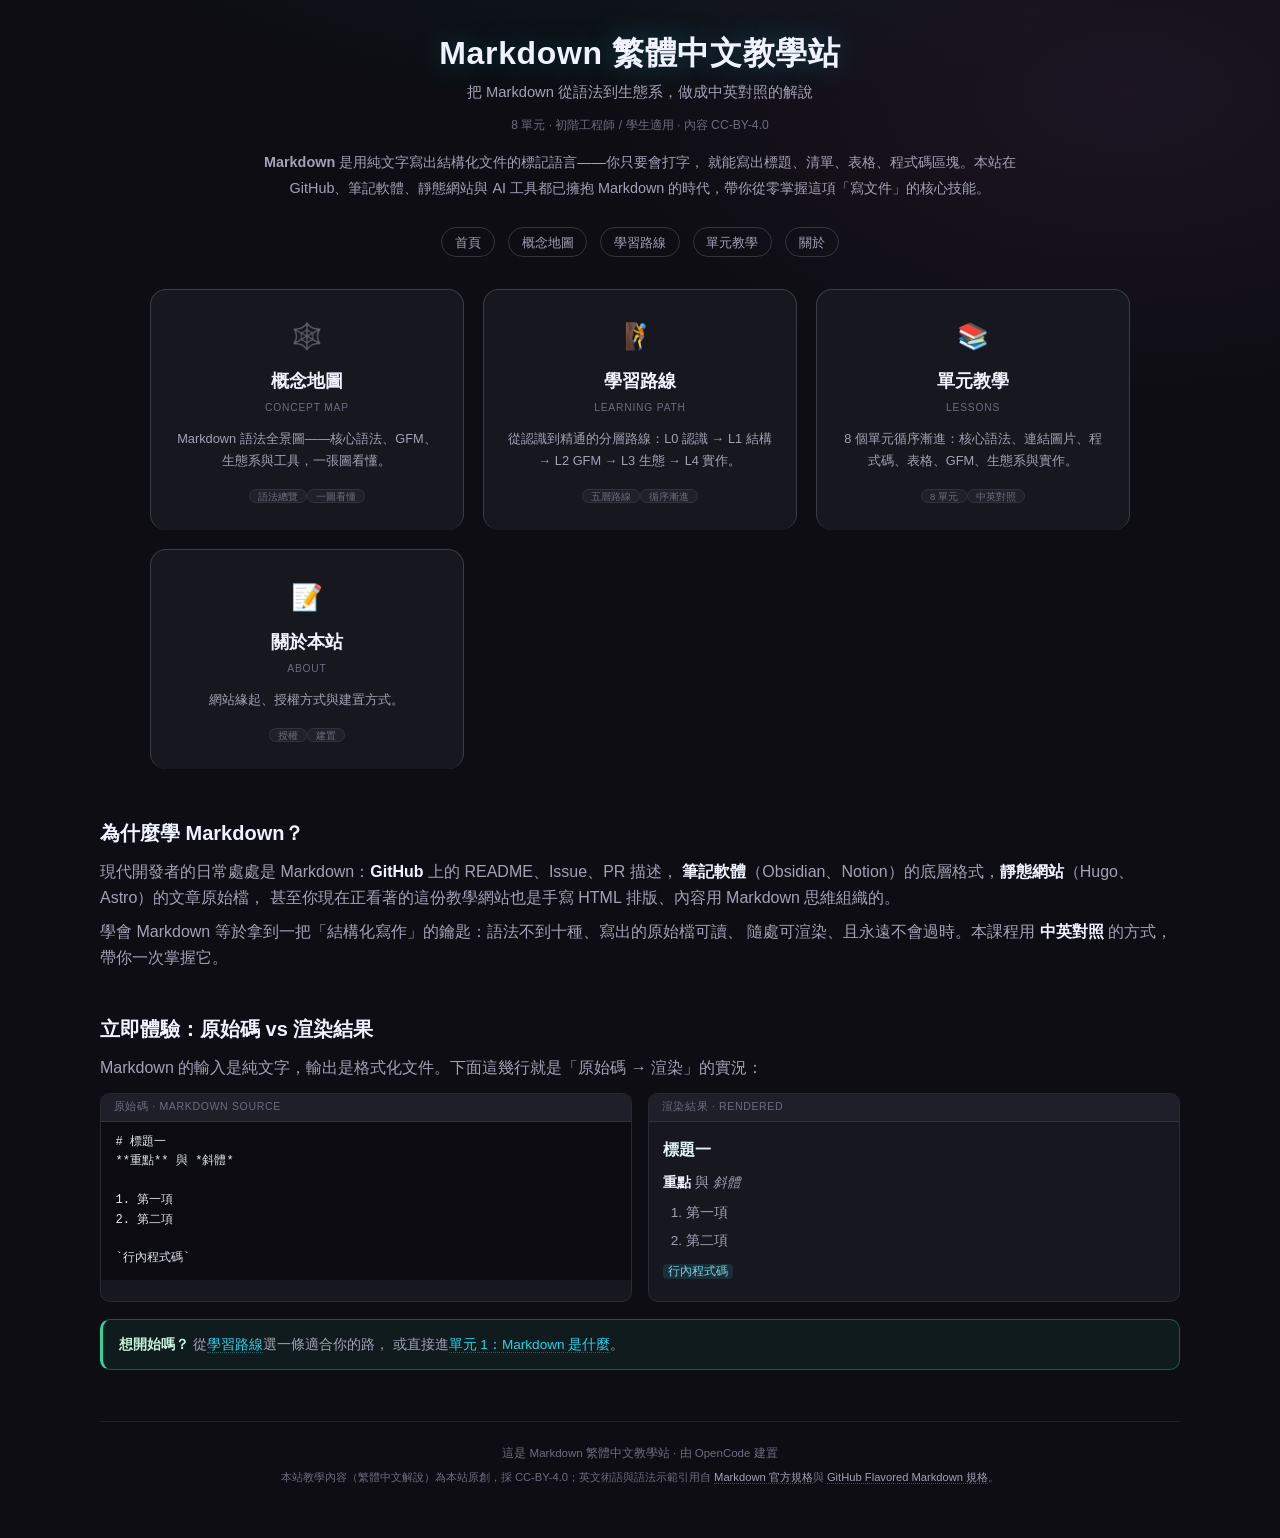
==== index.html @ 3efa645f "Initial site skeleton: core pages, design system, unit 01" ====
<!DOCTYPE html>
<html lang="zh-Hant">
<head>
<meta charset="UTF-8">
<meta name="viewport" content="width=device-width, initial-scale=1.0">
<title>Markdown 繁中教學站 · markdown-tech-zh-tw</title>
<meta name="description" content="把 Markdown 從核心語法到整個生態系做成中英對照的分層教學網站。">
<link rel="icon" type="image/svg+xml" href="assets/favicon.svg">
<link rel="stylesheet" href="assets/site.css">
</head>
<body>
<div class="container">

<header>
  <h1>Markdown 繁體中文教學站</h1>
  <p class="subtitle">把 Markdown 從語法到生態系，做成中英對照的解說</p>
  <p class="badge-line">8 單元 · 初階工程師 / 學生適用 · 內容 CC-BY-4.0</p>
  <p class="tagline">
    <strong>Markdown</strong> 是用純文字寫出結構化文件的標記語言——你只要會打字，
    就能寫出標題、清單、表格、程式碼區塊。本站在 GitHub、筆記軟體、靜態網站與
    AI 工具都已擁抱 Markdown 的時代，帶你從零掌握這項「寫文件」的核心技能。
  </p>
</header>

<nav class="topnav">
  <a href="index.html">首頁</a>
  <a href="map.html">概念地圖</a>
  <a href="learning-path.html">學習路線</a>
  <a href="docs/index.html">單元教學</a>
  <a href="about.html">關於</a>
</nav>

<div class="entry-cards">
  <a class="entry-card" href="map.html">
    <div class="ec-icon">🕸️</div>
    <div class="ec-title">概念地圖</div>
    <div class="ec-en">Concept Map</div>
    <div class="ec-desc">Markdown 語法全景圖——核心語法、GFM、生態系與工具，一張圖看懂。</div>
    <div class="ec-pill"><span class="c-tag">語法總覽</span><span class="c-tag">一圖看懂</span></div>
  </a>
  <a class="entry-card" href="learning-path.html">
    <div class="ec-icon">🧗</div>
    <div class="ec-title">學習路線</div>
    <div class="ec-en">Learning Path</div>
    <div class="ec-desc">從認識到精通的分層路線：L0 認識 → L1 結構 → L2 GFM → L3 生態 → L4 實作。</div>
    <div class="ec-pill"><span class="c-tag">五層路線</span><span class="c-tag">循序漸進</span></div>
  </a>
  <a class="entry-card" href="docs/index.html">
    <div class="ec-icon">📚</div>
    <div class="ec-title">單元教學</div>
    <div class="ec-en">Lessons</div>
    <div class="ec-desc">8 個單元循序漸進：核心語法、連結圖片、程式碼、表格、GFM、生態系與實作。</div>
    <div class="ec-pill"><span class="c-tag">8 單元</span><span class="c-tag">中英對照</span></div>
  </a>
  <a class="entry-card" href="about.html">
    <div class="ec-icon">📝</div>
    <div class="ec-title">關於本站</div>
    <div class="ec-en">About</div>
    <div class="ec-desc">網站緣起、授權方式與建置方式。</div>
    <div class="ec-pill"><span class="c-tag">授權</span><span class="c-tag">建置</span></div>
  </a>
</div>

<div class="guide" style="margin-top:2.6rem;">
  <h2>為什麼學 Markdown？</h2>
  <p>
    現代開發者的日常處處是 Markdown：<strong>GitHub</strong> 上的 README、Issue、PR 描述，
    <strong>筆記軟體</strong>（Obsidian、Notion）的底層格式，<strong>靜態網站</strong>（Hugo、Astro）的文章原始檔，
    甚至你現在正看著的這份教學網站也是手寫 HTML 排版、內容用 Markdown 思維組織的。
  </p>
  <p>
    學會 Markdown 等於拿到一把「結構化寫作」的鑰匙：語法不到十種、寫出的原始檔可讀、
    隨處可渲染、且永遠不會過時。本課程用 <strong>中英對照</strong> 的方式，帶你一次掌握它。
  </p>

  <h2>立即體驗：原始碼 vs 渲染結果</h2>
  <p>Markdown 的輸入是純文字，輸出是格式化文件。下面這幾行就是「原始碼 → 渲染」的實況：</p>

  <div class="demo-grid">
    <div class="demo-block">
      <div class="demo-label">原始碼 · MARKDOWN SOURCE</div>
      <pre># 標題一
**重點** 與 *斜體*

1. 第一項
2. 第二項

`行內程式碼`</pre>
    </div>
    <div class="demo-block">
      <div class="demo-label">渲染結果 · RENDERED</div>
      <div class="demo-render">
        <h3 style="margin:0.2rem 0 0.3rem;">標題一</h3>
        <p><strong>重點</strong> 與 <em>斜體</em></p>
        <ol style="margin:0.2rem 0 0.3rem 1.4rem;">
          <li>第一項</li>
          <li>第二項</li>
        </ol>
        <p><code>行內程式碼</code></p>
      </div>
    </div>
  </div>

  <div class="callout">
    <strong>想開始嗎？</strong> 從<a href="learning-path.html">學習路線</a>選一條適合你的路，
    或直接進<a href="docs/unit-01-markdown-intro.html">單元 1：Markdown 是什麼</a>。
  </div>
</div>

<footer>
  這是 Markdown 繁體中文教學站 · 由 OpenCode 建置<br>
  <span class="footer-license">本站教學內容（繁體中文解說）為本站原創，採 CC-BY-4.0；英文術語與語法示範引用自 <a href="https://daringfireball.net/projects/markdown/" rel="noopener">Markdown 官方規格</a>與 <a href="https://github.github.com/gfm/" rel="noopener">GitHub Flavored Markdown 規格</a>。</span>
</footer>

</div>
</body>
</html>
---- assets/site.css ----
/* markdown-tech-zh-tw 網站樣式 — Markdown 繁中教學站（深色 × 霓虹，承襲 open-code-review-zh-tw / markitdown-zh-tw 設計語言） */

:root {
  --bg: #0d0d13;
  --bg-soft: #12121a;
  --surface: #17171f;
  --surface-2: #1f1f2a;
  --line: rgba(255, 255, 255, 0.08);
  --line-strong: rgba(255, 255, 255, 0.16);
  --text: #eceaf4;
  --text-soft: #a3a1b6;
  --text-muted: #6e6c80;
  --cyan: #22d3ee;
  --fuchsia: #e879f9;
  --amber: #fbbf24;
  --emerald: #34d399;
  --orange: #fb923c;
  --violet: #a78bfa;
  --grad-main: linear-gradient(90deg, #22d3ee, #e879f9);
  --font-zh: "Noto Sans TC", "PingFang TC", "Microsoft JhengHei", sans-serif;
  --font-display: "Space Grotesk", "Noto Sans TC", sans-serif;
  --font-mono: "JetBrains Mono", ui-monospace, SFMono-Regular, Consolas, monospace;
}

* { margin: 0; padding: 0; box-sizing: border-box; }
html { scroll-behavior: smooth; }

body {
  background:
    radial-gradient(1100px 560px at 50% -220px, rgba(34, 211, 238, 0.09), transparent 60%),
    radial-gradient(900px 520px at 88% 6%, rgba(232, 121, 249, 0.07), transparent 60%),
    var(--bg);
  color: var(--text);
  font-family: var(--font-zh);
  font-size: 16px;
  line-height: 1.65;
  -webkit-font-smoothing: antialiased;
  -moz-osx-font-smoothing: grayscale;
  padding: 2.2rem 1rem 3rem;
}

.container { max-width: 1080px; margin: 0 auto; }

a { color: var(--cyan); text-decoration: none; border-bottom: 1px dotted rgba(34, 211, 238, 0.4); }
a:hover { color: #7be7fb; border-bottom-color: var(--cyan); }
a.entry-card, a.card, a.case-card, a.cm-node, a.about-card, a.next-prev { border-bottom: none; }
a.entry-card:hover, a.card:hover, a.case-card:hover, a.cm-node:hover { border-bottom: none; }

::selection { background: rgba(34, 211, 238, 0.28); }

/* ---------- Header ---------- */
header { text-align: center; margin-bottom: 1.6rem; }
h1 {
  font-family: var(--font-display);
  font-size: 2rem;
  font-weight: 700;
  letter-spacing: 0.02em;
  line-height: 1.15;
  color: #f0f2ff;
  text-shadow: 0 0 30px rgba(34, 211, 238, 0.25);
}
.subtitle { font-size: 0.92rem; color: var(--text-soft); margin-top: 0.5rem; }
.badge-line { margin-top: 0.7rem; font-size: 0.76rem; color: var(--text-muted); }
.tagline {
  max-width: 760px;
  margin: 0.9rem auto 0;
  font-size: 0.9rem;
  color: var(--text-soft);
  line-height: 1.8;
}

/* ---------- Nav ---------- */
.topnav {
  display: flex;
  flex-wrap: wrap;
  justify-content: center;
  gap: 0.4rem 0.8rem;
  margin: 0.4rem 0 2rem;
  font-size: 0.8rem;
}
.topnav a {
  color: var(--text-soft);
  border: 1px solid var(--line-strong);
  border-radius: 999px;
  padding: 0.2rem 0.8rem;
  border-bottom: 1px solid var(--line-strong);
  transition: color 0.14s, border-color 0.14s;
}
.topnav a:hover { color: var(--cyan); border-color: var(--cyan); }

/* ---------- Back link ---------- */
.back-link { margin-bottom: 1.2rem; font-size: 0.85rem; }
.back-link a { border-bottom: none; margin-right: 0.9rem; color: var(--text-soft); }
.back-link a:hover { color: var(--cyan); }

/* ---------- Entry cards (index) ---------- */
.entry-cards { display: grid; grid-template-columns: repeat(auto-fit, minmax(250px, 1fr)); gap: 1.2rem; max-width: 980px; margin: 0 auto; }
.entry-card {
  position: relative;
  overflow: hidden;
  display: flex;
  flex-direction: column;
  background: var(--surface);
  border: 1px solid var(--line-strong);
  border-radius: 16px;
  padding: 1.6rem 1.4rem 1.4rem;
  text-decoration: none;
  color: var(--text);
  transition: transform 0.15s, box-shadow 0.15s, border-color 0.15s;
  text-align: center;
}
.entry-card::before {
  content: "";
  position: absolute;
  top: 0;
  left: 0;
  right: 0;
  height: 3px;
  background: var(--grad-main);
  opacity: 0;
  transition: opacity 0.15s;
}
.entry-card:hover { transform: translateY(-4px); border-color: var(--cyan); box-shadow: 0 14px 44px rgba(34, 211, 238, 0.14); }
.entry-card:hover::before { opacity: 1; }
.entry-card .ec-icon { font-size: 1.6rem; margin-bottom: 0.55rem; }
.entry-card .ec-title { font-family: var(--font-display); font-size: 1.15rem; font-weight: 700; color: #f0f2ff; }
.entry-card .ec-en { font-size: 0.64rem; color: var(--text-muted); margin-top: 0.22rem; letter-spacing: 0.08em; text-transform: uppercase; }
.entry-card .ec-desc { font-size: 0.8rem; color: var(--text-soft); margin-top: 0.7rem; line-height: 1.7; }
.entry-card .ec-pill { margin-top: 0.6rem; }
.entry-card .ec-pill .c-tag { font-size: 0.6rem; background: rgba(255,255,255,0.04); border: 1px solid var(--line); color: var(--text-muted); border-radius: 999px; padding: 0.05rem 0.5rem; }

/* ---------- Guide / doc pages ---------- */
.guide h2 { color: #f0f2ff; font-family: var(--font-display); font-size: 1.25rem; margin: 2.2rem 0 0.55rem; padding-top: 0.4rem; }
.guide h3 { color: #e6f7fb; font-family: var(--font-display); font-size: 1.02rem; margin: 1.5rem 0 0.4rem; }
.guide h4 { color: #e6f7fb; font-family: var(--font-display); font-size: 0.92rem; margin: 1.1rem 0 0.3rem; }
.guide p { margin: 0.45rem 0; color: var(--text-soft); }
.guide ul, .guide ol { margin: 0.35rem 0 0.5rem 1.4rem; color: var(--text-soft); }
.guide li { margin: 0.28rem 0; }
.guide strong { color: #f0f2ff; }
.guide .hint { font-size: 0.74rem; color: var(--text-muted); }
.guide a { color: var(--cyan); }

.guide pre {
  background: #0b0b11;
  border: 1px solid var(--line);
  border-radius: 8px;
  padding: 0.8rem 1rem;
  margin: 0.55rem 0;
  overflow-x: auto;
  font-family: var(--font-mono);
  font-size: 0.8rem;
  line-height: 1.6;
  color: #e2e8f0;
}
.guide :not(pre) > code {
  background: rgba(34, 211, 238, 0.12);
  color: #7dd3e0;
  padding: 0.06rem 0.34rem;
  border-radius: 4px;
  font-family: var(--font-mono);
  font-size: 0.85em;
}
.guide blockquote {
  border-left: 3px solid var(--amber);
  padding-left: 0.9rem;
  margin: 0.55rem 0;
  color: var(--text-soft);
  font-size: 0.86rem;
  opacity: 0.9;
}
.guide table { border-collapse: collapse; width: 100%; margin: 0.6rem 0; font-size: 0.83rem; }
.guide th { background: var(--surface-2); color: #f0f2ff; }
.guide th, .guide td { border: 1px solid var(--line-strong); padding: 0.4rem 0.65rem; text-align: left; vertical-align: top; }
.guide hr { border: none; border-top: 1px solid var(--line-strong); margin: 1rem 0; }

/* ---------- Callouts ---------- */
.callout {
  border: 1px solid rgba(52, 211, 153, 0.35);
  border-left: 3px solid var(--emerald);
  background: rgba(52, 211, 153, 0.07);
  border-radius: 10px;
  padding: 0.8rem 1rem;
  margin: 1.1rem 0;
  font-size: 0.85rem;
  color: var(--text-soft);
  line-height: 1.7;
}
.callout strong { color: #c8f5df; }
.callout.warn { border-color: rgba(251, 191, 36, 0.35); border-left-color: var(--amber); background: rgba(251, 191, 36, 0.06); }
.callout.warn strong { color: #fdeab9; }
.callout.info { border-color: rgba(34, 211, 238, 0.35); border-left-color: var(--cyan); background: rgba(34, 211, 238, 0.06); }
.callout.info strong { color: #a5f3fc; }

/* ---------- 學習成果 ---------- */
.outcome {
  border: 1px solid rgba(167, 139, 250, 0.35);
  border-left: 3px solid var(--violet);
  background: rgba(167, 139, 250, 0.06);
  border-radius: 10px;
  padding: 0.8rem 1rem;
  margin: 1.2rem 0;
  font-size: 0.85rem;
  color: var(--text-soft);
  line-height: 1.75;
}
.outcome strong { color: #ddd3ff; }
.outcome ul { margin: 0.3rem 0 0 1.3rem; }

/* ---------- Bilingual pairs ---------- */
.pair { display: grid; grid-template-columns: 1fr 1fr; gap: 0; margin: 0.6rem 0; }
.col-en { padding-right: 1.8rem; border-right: 1px solid var(--line); font-size: 0.9rem; color: #cfcdda; }
.col-zh { padding-left: 1.8rem; line-height: 1.85; }
.col-en h1, .col-zh h1, .col-en h2, .col-zh h2, .col-en h3, .col-zh h3, .col-en h4, .col-zh h4 { margin: 0.55rem 0 0.3rem; color: #f0f2ff; line-height: 1.3; font-family: var(--font-display); }
.col-en h1, .col-zh h1 { font-size: 1.3rem; margin: 0.4rem 0 0.3rem; }
.col-en h2, .col-zh h2 { font-size: 1.12rem; }
.col-en h3, .col-zh h3 { font-size: 0.98rem; }
.col-en p, .col-zh p { margin: 0.35rem 0; }
.col-en ul, .col-zh ul, .col-en ol, .col-zh ol { margin: 0.3rem 0 0.3rem 1.3rem; }
.col-en li, .col-zh li { margin: 0.15rem 0; }
.col-en blockquote, .col-zh blockquote { border-left: 3px solid var(--cyan); padding-left: 0.9rem; margin: 0.4rem 0; color: var(--text-soft); font-style: italic; opacity: 0.85; }
.col-en pre, .col-zh pre { background: #0b0b11; border: 1px solid var(--line); border-radius: 8px; padding: 0.7rem 0.95rem; margin: 0.5rem 0; overflow-x: auto; font-family: var(--font-mono); font-size: 0.78rem; line-height: 1.55; color: #e2e8f0; }
.col-en :not(pre) > code, .col-zh :not(pre) > code { background: rgba(34, 211, 238, 0.12); color: #7dd3e0; padding: 0.08rem 0.3rem; border-radius: 4px; font-family: var(--font-mono); font-size: 0.86em; }
.col-en table, .col-zh table { border-collapse: collapse; margin: 0.4rem 0; font-size: 0.82rem; width: 100%; }
.col-en th, .col-zh th { background: var(--surface-2); color: #f0f2ff; }
.col-en th, .col-en td, .col-zh th, .col-zh td { border: 1px solid var(--line-strong); padding: 0.3rem 0.55rem; text-align: left; vertical-align: top; }

/* ---------- 語法示範：來源 / 渲染 對照 ---------- */
.demo-grid { display: grid; grid-template-columns: 1fr 1fr; gap: 1rem; margin: 0.7rem 0; }
.demo-block { border: 1px solid var(--line); border-radius: 10px; overflow: hidden; background: var(--surface); }
.demo-block > .demo-label { font-size: 0.66rem; color: var(--text-muted); padding: 0.3rem 0.8rem; border-bottom: 1px solid var(--line); background: var(--surface-2); letter-spacing: 0.06em; }
.demo-block > pre { background: #0b0b11; border: none; border-radius: 0; margin: 0; padding: 0.7rem 0.9rem; font-size: 0.76rem; }
.demo-block > .demo-render { padding: 0.7rem 0.9rem; font-size: 0.85rem; color: var(--text); line-height: 1.7; }
.demo-block > .demo-render code { background: rgba(34, 211, 238, 0.12); color: #7dd3e0; padding: 0.06rem 0.3rem; border-radius: 4px; font-family: var(--font-mono); font-size: 0.85em; }
.demo-block > .demo-render table { border-collapse: collapse; font-size: 0.78rem; }
.demo-block > .demo-render th, .demo-block > .demo-render td { border: 1px solid var(--line-strong); padding: 0.25rem 0.5rem; }
.demo-block > .demo-render th { background: var(--surface-2); }

/* ---------- English原文摺疊 ---------- */
details.en-toggle { margin: 0.7rem 0; border: 1px solid var(--line); border-radius: 8px; background: var(--surface); }
details.en-toggle > summary { cursor: pointer; padding: 0.5rem 0.9rem; color: var(--text-soft); font-size: 0.78rem; list-style: none; }
details.en-toggle > summary::before { content: "▸ "; color: var(--cyan); }
details.en-toggle[open] > summary::before { content: "▾ "; }
details.en-toggle > summary:hover { color: var(--cyan); }
details.en-toggle > div { padding: 0 0.9rem 0.9rem; }

/* ---------- 概念地圖（map.html） ---------- */
.concept-map { display: flex; flex-direction: column; align-items: center; gap: 1.4rem; margin: 1.6rem 0; }
.cm-row { display: flex; flex-wrap: wrap; justify-content: center; gap: 0.7rem; }
.cm-node {
  display: inline-flex;
  flex-direction: column;
  align-items: center;
  background: var(--surface-2);
  border: 1px solid var(--line-strong);
  border-left: 3px solid var(--cyan);
  border-radius: 12px;
  padding: 0.55rem 0.9rem;
  text-decoration: none;
  color: var(--text);
  transition: transform 0.14s, box-shadow 0.14s, border-color 0.14s;
  text-align: center;
  min-width: 120px;
}
.cm-node:hover { transform: translateY(-3px); border-color: var(--cyan); box-shadow: 0 6px 24px rgba(34, 211, 238, 0.18); }
.cm-node .label { font-family: var(--font-display); font-size: 0.85rem; font-weight: 600; color: #e6f7fb; }
.cm-node .tag { font-size: 0.7rem; color: var(--text-soft); margin-top: 0.2rem; line-height: 1.5; max-width: 240px; }
.cm-node .pill { font-size: 0.56rem; color: var(--text-muted); border: 1px solid var(--line); border-radius: 999px; padding: 0.04rem 0.5rem; margin-top: 0.3rem; }
.cm-node.on-ramp { border-left-color: var(--amber); }
.cm-node.on-ramp .label { color: #fdeab9; }
.cm-node.service { border-left-color: var(--emerald); }
.cm-node.service .label { color: #b8f0d8; }
.cm-node.standalone { border-left-color: var(--violet); }
.cm-node.standalone .label { color: #ddd3ff; }
.cm-node.meta { border-left-color: var(--fuchsia); }
.cm-node.meta .label { color: #f7d5fb; }
.cm-arrow { font-size: 1.1rem; color: var(--text-muted); }
.cm-caption { font-size: 0.72rem; color: var(--text-muted); text-align: center; }

/* ---------- 學習路線 ---------- */
.level { position: relative; padding-left: 32px; margin-bottom: 2.2rem; }
.level::before { content: ""; position: absolute; left: 9px; top: 10px; bottom: 10px; width: 2px; background: linear-gradient(180deg, var(--lv, var(--cyan)), transparent); opacity: 0.6; }
.level::after { content: ""; position: absolute; left: 1px; top: 8px; width: 18px; height: 18px; border-radius: 50%; background: var(--lv, var(--cyan)); box-shadow: 0 0 16px var(--lv, var(--cyan)); border: 4px solid var(--bg); }
.lv-emerald { --lv: #34d399; }
.lv-cyan { --lv: #22d3ee; }
.lv-amber { --lv: #fbbf24; }
.lv-fuchsia { --lv: #e879f9; }
.lv-violet { --lv: #a78bfa; }
.level-head { display: flex; align-items: baseline; gap: 0.8rem; flex-wrap: wrap; margin-bottom: 1rem; }
.level-badge { color: var(--lv, var(--cyan)); border: 1px solid var(--lv, var(--cyan)); background: rgba(255,255,255,0.03); border-radius: 6px; font-family: var(--font-display); font-size: 0.72rem; font-weight: 600; padding: 0.1rem 0.6rem; letter-spacing: 0.06em; white-space: nowrap; }
.level-title { font-family: var(--font-display); font-size: 1.1rem; color: #f0f2ff; font-weight: 600; }
.level-sub { font-size: 0.78rem; color: var(--text-soft); }
.card-grid { display: grid; grid-template-columns: repeat(auto-fill, minmax(280px, 1fr)); gap: 0.9rem; }
.card { background: var(--surface); border: 1px solid var(--line-strong); border-left: 3px solid var(--lv, var(--cyan)); border-radius: 14px; padding: 0.85rem 1rem; display: flex; flex-direction: column; text-decoration: none; color: var(--text); transition: transform 0.14s, box-shadow 0.14s, border-color 0.14s; }
.card:hover { transform: translateY(-3px); border-color: var(--lv, var(--cyan)); box-shadow: 0 8px 28px rgba(34, 211, 238, 0.14); }
.card .c-name { font-family: var(--font-display); font-size: 0.92rem; font-weight: 600; color: #e6f7fb; }
.card .c-zh { font-size: 0.78rem; color: var(--text-soft); margin-top: 0.35rem; line-height: 1.55; }
.card .c-tags { margin-top: 0.5rem; display: flex; gap: 0.35rem; flex-wrap: wrap; }
.card .c-tag { font-size: 0.6rem; background: rgba(255,255,255,0.04); border: 1px solid var(--line); color: var(--text-muted); border-radius: 999px; padding: 0.06rem 0.5rem; }

/* ---------- 單元導覽（prev / next） ---------- */
.next-prev { display: grid; grid-template-columns: 1fr 1fr; gap: 1rem; margin: 2.4rem 0 0.4rem; }
.next-prev a {
  background: var(--surface);
  border: 1px solid var(--line-strong);
  border-left: 3px solid var(--cyan);
  border-radius: 12px;
  padding: 0.75rem 1rem;
  text-decoration: none;
  color: var(--text);
  transition: transform 0.14s, box-shadow 0.14s;
}
.next-prev a:hover { transform: translateY(-2px); border-color: var(--cyan); box-shadow: 0 8px 24px rgba(34, 211, 238, 0.14); }
.next-prev a .np-label { font-size: 0.64rem; color: var(--text-muted); text-transform: uppercase; letter-spacing: 0.08em; }
.next-prev a .np-name { font-family: var(--font-display); font-size: 0.9rem; color: #e6f7fb; margin-top: 0.2rem; }
.next-prev a.np-next { text-align: right; border-left: none; border-right: 3px solid var(--fuchsia); }
.next-prev a.np-next:hover { border-color: var(--fuchsia); box-shadow: 0 8px 24px rgba(232, 121, 249, 0.16); }

/* ---------- 檔案清單 ---------- */
.file-tree { font-family: var(--font-mono); font-size: 0.78rem; background: #0b0b11; border: 1px solid var(--line); border-radius: 8px; padding: 0.8rem 1rem; margin: 0.6rem 0; overflow-x: auto; line-height: 1.7; color: #a3a1b6; white-space: pre; }
.file-tree .dir { color: var(--fuchsia); }
.file-tree .f { color: #e2e8f0; }

/* ---------- 授權宣告 ---------- */
.license-box { border: 1px solid var(--line-strong); border-left: 3px solid var(--amber); border-radius: 10px; background: rgba(251, 191, 36, 0.04); padding: 0.9rem 1.1rem; margin: 1.2rem 0; font-size: 0.82rem; color: var(--text-soft); line-height: 1.8; }
.license-box strong { color: #fdeab9; }

/* ---------- 授權 / About ---------- */
.timeline { list-style: none; counter-reset: tl; margin: 0.6rem 0 0.6rem 10px; padding: 0; }
.timeline li { counter-increment: tl; position: relative; padding: 0 0 1.1rem 1.9rem; border-left: 2px solid var(--line-strong); color: var(--text-soft); font-size: 0.85rem; line-height: 1.7; }
.timeline li:last-child { padding-bottom: 0.2rem; border-left-color: transparent; }
.timeline li::before { content: counter(tl); position: absolute; left: -13px; top: 0; width: 24px; height: 24px; border-radius: 50%; background: var(--surface-2); border: 1px solid var(--cyan); color: var(--cyan); font-family: var(--font-display); font-size: 0.72rem; display: flex; align-items: center; justify-content: center; }

/* ---------- Footer ---------- */
footer { margin-top: 3.2rem; padding-top: 1.2rem; border-top: 1px solid var(--line); text-align: center; font-size: 0.72rem; color: var(--text-muted); line-height: 2.1; }
footer a { color: var(--text-soft); }
.footer-license { max-width: 860px; margin: 0.8rem auto 0; font-size: 0.7rem; color: var(--text-muted); }

/* ---------- Responsive ---------- */
@media (max-width: 800px) {
  .pair { grid-template-columns: 1fr; }
  .col-en { border-right: none; border-bottom: 1px solid var(--line); padding: 0.3rem 0; margin-bottom: 0.3rem; }
  .col-zh { padding: 0.3rem 0; }
  .demo-grid { grid-template-columns: 1fr; }
}
@media (max-width: 720px) {
  body { padding: 1.5rem 0.75rem 2rem; }
  h1 { font-size: 1.6rem; }
  .entry-cards { grid-template-columns: 1fr; }
  .next-prev { grid-template-columns: 1fr; }
  .next-prev a.np-next { text-align: left; border-left: 3px solid var(--fuchsia); border-right: none; }
}
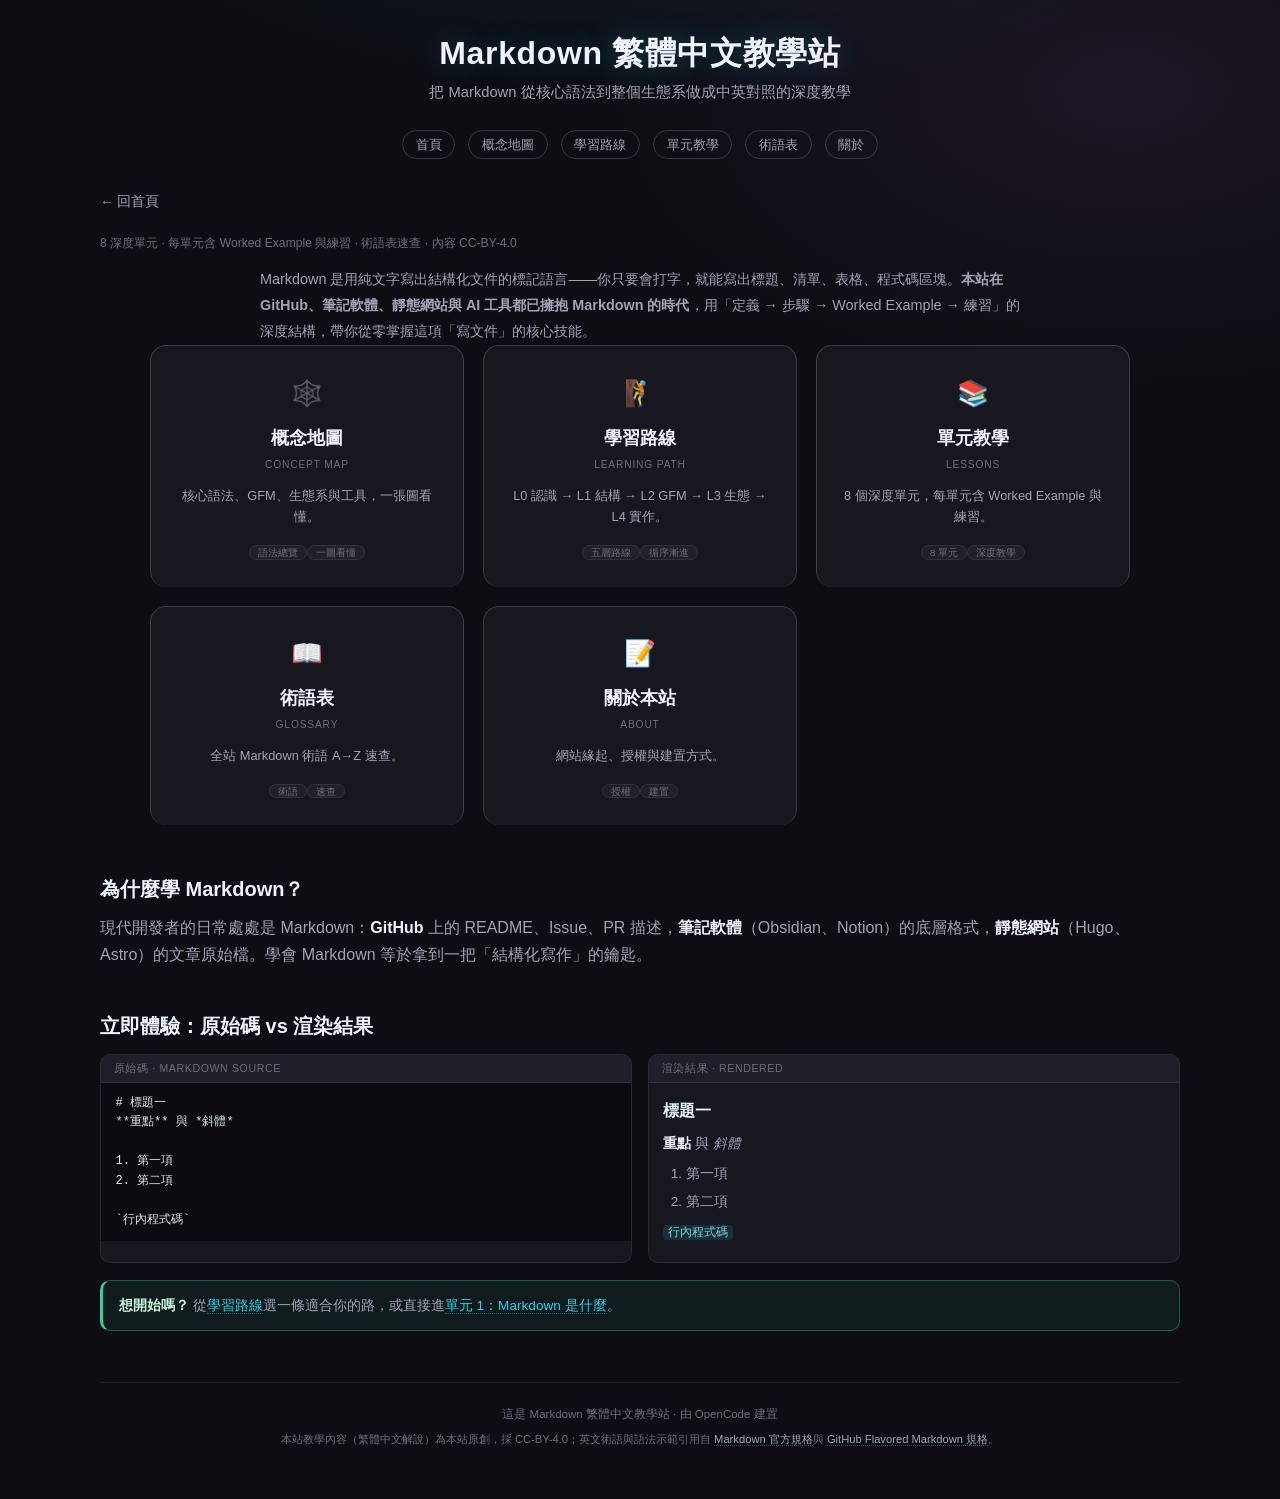
==== commit 2ba0f933: "Deepen all 8 Markdown units: Worked Examples, troubleshooting, comparison tables, practice + add glo" ====
--- a/index.html
+++ b/index.html
@@ -3,115 +3,53 @@
 <head>
 <meta charset="UTF-8">
 <meta name="viewport" content="width=device-width, initial-scale=1.0">
-<title>Markdown 繁中教學站 · markdown-tech-zh-tw</title>
-<meta name="description" content="把 Markdown 從核心語法到整個生態系做成中英對照的分層教學網站。">
+<title>Markdown 繁體中文教學站 · Markdown 繁體中文教學站</title>
+<meta name="description" content="Markdown 繁體中文教學站">
 <link rel="icon" type="image/svg+xml" href="assets/favicon.svg">
 <link rel="stylesheet" href="assets/site.css">
 </head>
 <body>
 <div class="container">
-
 <header>
   <h1>Markdown 繁體中文教學站</h1>
-  <p class="subtitle">把 Markdown 從語法到生態系，做成中英對照的解說</p>
-  <p class="badge-line">8 單元 · 初階工程師 / 學生適用 · 內容 CC-BY-4.0</p>
-  <p class="tagline">
-    <strong>Markdown</strong> 是用純文字寫出結構化文件的標記語言——你只要會打字，
-    就能寫出標題、清單、表格、程式碼區塊。本站在 GitHub、筆記軟體、靜態網站與
-    AI 工具都已擁抱 Markdown 的時代，帶你從零掌握這項「寫文件」的核心技能。
-  </p>
+  <p class="subtitle">把 Markdown 從核心語法到整個生態系做成中英對照的深度教學</p>
 </header>
-
 <nav class="topnav">
   <a href="index.html">首頁</a>
   <a href="map.html">概念地圖</a>
   <a href="learning-path.html">學習路線</a>
   <a href="docs/index.html">單元教學</a>
+  <a href="glossary.html">術語表</a>
   <a href="about.html">關於</a>
-</nav>
-
+</nav><div class="back-link"><a href="index.html">← 回首頁</a></div>
+<p class="badge-line">8 深度單元 · 每單元含 Worked Example 與練習 · 術語表速查 · 內容 CC-BY-4.0</p>
+<p class="tagline">Markdown 是用純文字寫出結構化文件的標記語言——你只要會打字，就能寫出標題、清單、表格、程式碼區塊。<strong>本站在 GitHub、筆記軟體、靜態網站與 AI 工具都已擁抱 Markdown 的時代</strong>，用「定義 → 步驟 → Worked Example → 練習」的深度結構，帶你從零掌握這項「寫文件」的核心技能。</p>
 <div class="entry-cards">
-  <a class="entry-card" href="map.html">
-    <div class="ec-icon">🕸️</div>
-    <div class="ec-title">概念地圖</div>
-    <div class="ec-en">Concept Map</div>
-    <div class="ec-desc">Markdown 語法全景圖——核心語法、GFM、生態系與工具，一張圖看懂。</div>
-    <div class="ec-pill"><span class="c-tag">語法總覽</span><span class="c-tag">一圖看懂</span></div>
-  </a>
-  <a class="entry-card" href="learning-path.html">
-    <div class="ec-icon">🧗</div>
-    <div class="ec-title">學習路線</div>
-    <div class="ec-en">Learning Path</div>
-    <div class="ec-desc">從認識到精通的分層路線：L0 認識 → L1 結構 → L2 GFM → L3 生態 → L4 實作。</div>
-    <div class="ec-pill"><span class="c-tag">五層路線</span><span class="c-tag">循序漸進</span></div>
-  </a>
-  <a class="entry-card" href="docs/index.html">
-    <div class="ec-icon">📚</div>
-    <div class="ec-title">單元教學</div>
-    <div class="ec-en">Lessons</div>
-    <div class="ec-desc">8 個單元循序漸進：核心語法、連結圖片、程式碼、表格、GFM、生態系與實作。</div>
-    <div class="ec-pill"><span class="c-tag">8 單元</span><span class="c-tag">中英對照</span></div>
-  </a>
-  <a class="entry-card" href="about.html">
-    <div class="ec-icon">📝</div>
-    <div class="ec-title">關於本站</div>
-    <div class="ec-en">About</div>
-    <div class="ec-desc">網站緣起、授權方式與建置方式。</div>
-    <div class="ec-pill"><span class="c-tag">授權</span><span class="c-tag">建置</span></div>
-  </a>
+  <a class="entry-card" href="map.html"><div class="ec-icon">🕸️</div><div class="ec-title">概念地圖</div><div class="ec-en">Concept Map</div><div class="ec-desc">核心語法、GFM、生態系與工具，一張圖看懂。</div><div class="ec-pill"><span class="c-tag">語法總覽</span><span class="c-tag">一圖看懂</span></div></a>
+  <a class="entry-card" href="learning-path.html"><div class="ec-icon">🧗</div><div class="ec-title">學習路線</div><div class="ec-en">Learning Path</div><div class="ec-desc">L0 認識 → L1 結構 → L2 GFM → L3 生態 → L4 實作。</div><div class="ec-pill"><span class="c-tag">五層路線</span><span class="c-tag">循序漸進</span></div></a>
+  <a class="entry-card" href="docs/index.html"><div class="ec-icon">📚</div><div class="ec-title">單元教學</div><div class="ec-en">Lessons</div><div class="ec-desc">8 個深度單元，每單元含 Worked Example 與練習。</div><div class="ec-pill"><span class="c-tag">8 單元</span><span class="c-tag">深度教學</span></div></a>
+  <a class="entry-card" href="glossary.html"><div class="ec-icon">📖</div><div class="ec-title">術語表</div><div class="ec-en">Glossary</div><div class="ec-desc">全站 Markdown 術語 A→Z 速查。</div><div class="ec-pill"><span class="c-tag">術語</span><span class="c-tag">速查</span></div></a>
+  <a class="entry-card" href="about.html"><div class="ec-icon">📝</div><div class="ec-title">關於本站</div><div class="ec-en">About</div><div class="ec-desc">網站緣起、授權與建置方式。</div><div class="ec-pill"><span class="c-tag">授權</span><span class="c-tag">建置</span></div></a>
 </div>
-
 <div class="guide" style="margin-top:2.6rem;">
   <h2>為什麼學 Markdown？</h2>
-  <p>
-    現代開發者的日常處處是 Markdown：<strong>GitHub</strong> 上的 README、Issue、PR 描述，
-    <strong>筆記軟體</strong>（Obsidian、Notion）的底層格式，<strong>靜態網站</strong>（Hugo、Astro）的文章原始檔，
-    甚至你現在正看著的這份教學網站也是手寫 HTML 排版、內容用 Markdown 思維組織的。
-  </p>
-  <p>
-    學會 Markdown 等於拿到一把「結構化寫作」的鑰匙：語法不到十種、寫出的原始檔可讀、
-    隨處可渲染、且永遠不會過時。本課程用 <strong>中英對照</strong> 的方式，帶你一次掌握它。
-  </p>
-
+  <p>現代開發者的日常處處是 Markdown：<strong>GitHub</strong> 上的 README、Issue、PR 描述，<strong>筆記軟體</strong>（Obsidian、Notion）的底層格式，<strong>靜態網站</strong>（Hugo、Astro）的文章原始檔。學會 Markdown 等於拿到一把「結構化寫作」的鑰匙。</p>
   <h2>立即體驗：原始碼 vs 渲染結果</h2>
-  <p>Markdown 的輸入是純文字，輸出是格式化文件。下面這幾行就是「原始碼 → 渲染」的實況：</p>
-
   <div class="demo-grid">
-    <div class="demo-block">
-      <div class="demo-label">原始碼 · MARKDOWN SOURCE</div>
-      <pre># 標題一
+    <div class="demo-block"><div class="demo-label">原始碼 · MARKDOWN SOURCE</div><pre># 標題一
 **重點** 與 *斜體*
 
 1. 第一項
 2. 第二項
 
-`行內程式碼`</pre>
-    </div>
-    <div class="demo-block">
-      <div class="demo-label">渲染結果 · RENDERED</div>
-      <div class="demo-render">
-        <h3 style="margin:0.2rem 0 0.3rem;">標題一</h3>
-        <p><strong>重點</strong> 與 <em>斜體</em></p>
-        <ol style="margin:0.2rem 0 0.3rem 1.4rem;">
-          <li>第一項</li>
-          <li>第二項</li>
-        </ol>
-        <p><code>行內程式碼</code></p>
-      </div>
-    </div>
+`行內程式碼`</pre></div>
+    <div class="demo-block"><div class="demo-label">渲染結果 · RENDERED</div><div class="demo-render">
+      <h3 style="margin:0.2rem 0 0.3rem;">標題一</h3><p><strong>重點</strong> 與 <em>斜體</em></p>
+      <ol style="margin:0.2rem 0 0.3rem 1.4rem;"><li>第一項</li><li>第二項</li></ol>
+      <p><code>行內程式碼</code></p>
+    </div></div>
   </div>
-
-  <div class="callout">
-    <strong>想開始嗎？</strong> 從<a href="learning-path.html">學習路線</a>選一條適合你的路，
-    或直接進<a href="docs/unit-01-markdown-intro.html">單元 1：Markdown 是什麼</a>。
-  </div>
-</div>
-
-<footer>
-  這是 Markdown 繁體中文教學站 · 由 OpenCode 建置<br>
-  <span class="footer-license">本站教學內容（繁體中文解說）為本站原創，採 CC-BY-4.0；英文術語與語法示範引用自 <a href="https://daringfireball.net/projects/markdown/" rel="noopener">Markdown 官方規格</a>與 <a href="https://github.github.com/gfm/" rel="noopener">GitHub Flavored Markdown 規格</a>。</span>
-</footer>
-
-</div>
-</body>
-</html>
+  <div class="callout"><strong>想開始嗎？</strong> 從<a href="learning-path.html">學習路線</a>選一條適合你的路，或直接進<a href="docs/unit-01-markdown-intro.html">單元 1：Markdown 是什麼</a>。</div>
+</div><footer>這是 Markdown 繁體中文教學站 · 由 OpenCode 建置<br>
+  <span class="footer-license">本站教學內容（繁體中文解說）為本站原創，採 CC-BY-4.0；英文術語與語法示範引用自 <a href="https://daringfireball.net/projects/markdown/" rel="noopener">Markdown 官方規格</a>與 <a href="https://github.github.com/gfm/" rel="noopener">GitHub Flavored Markdown 規格</a>。</span></footer>
+</div></body></html>
